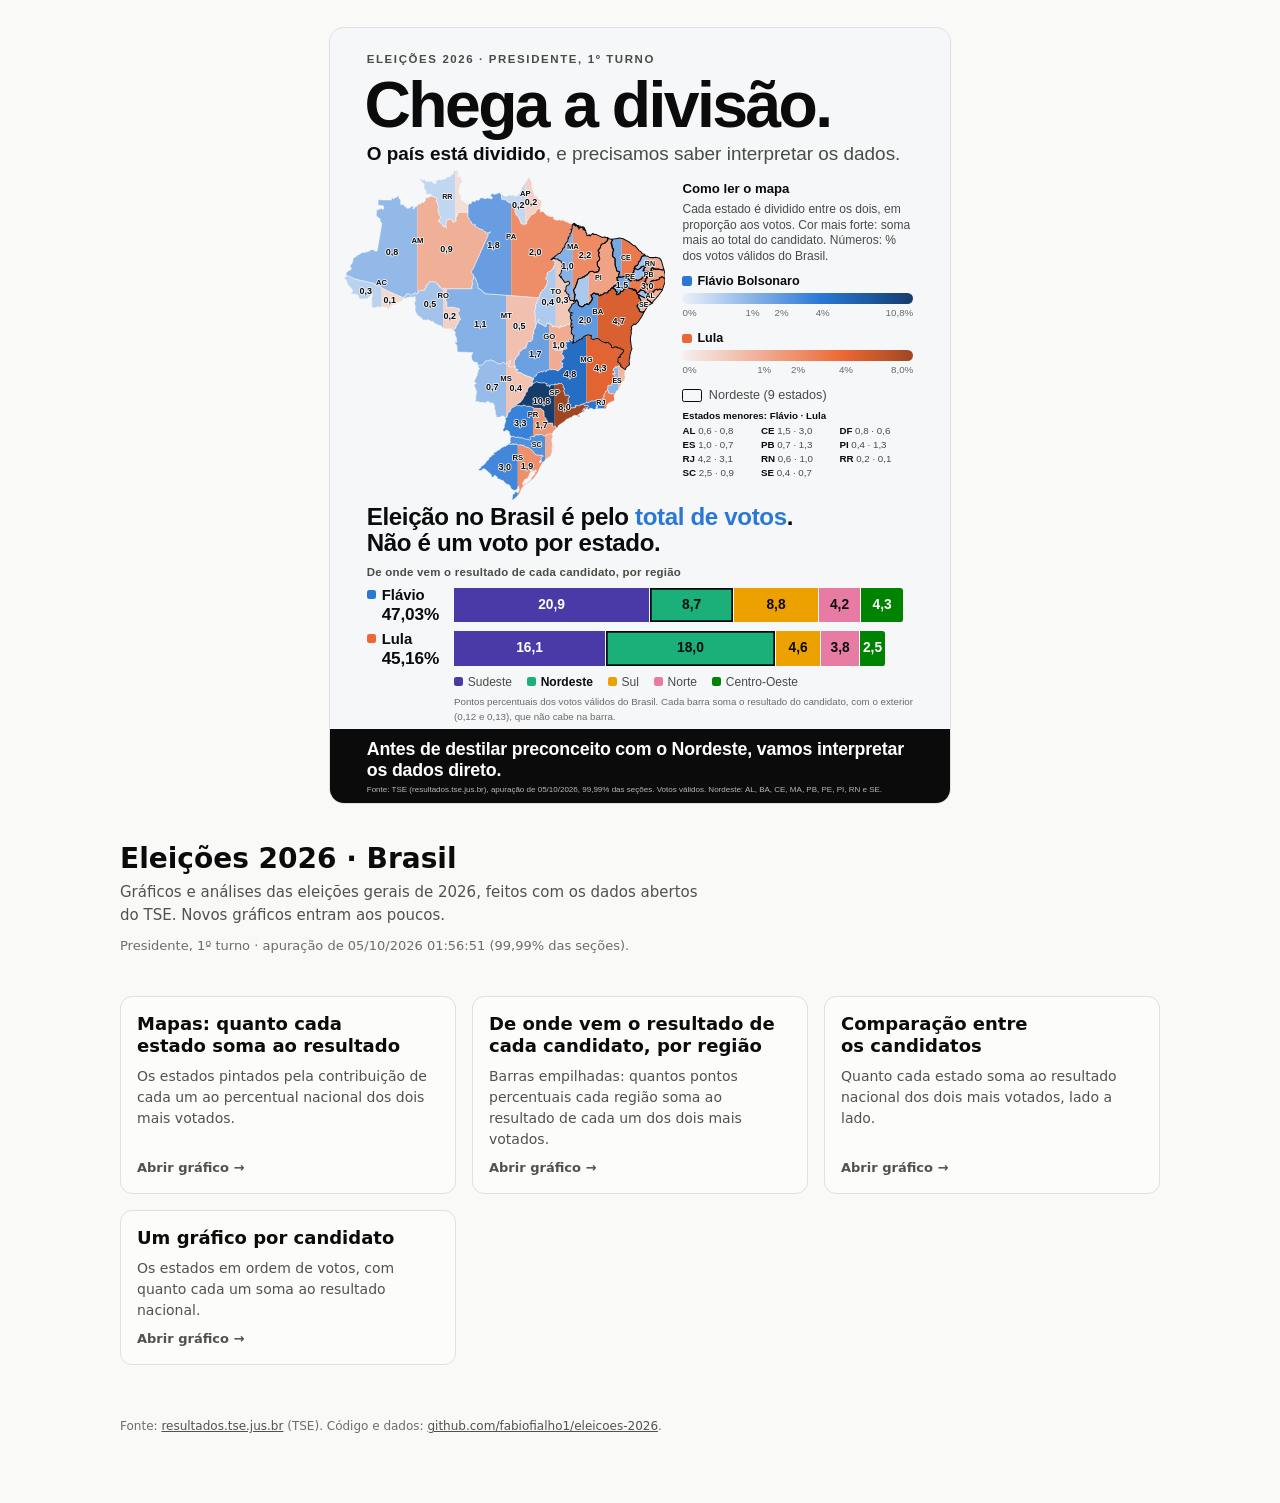
==== index.html @ af533ea2 "Show every value: numbers in all states on the cover map, all five bar segments, values line on the " ====
<!doctype html>
<html lang="pt-BR">
<head>
<meta charset="utf-8">
<meta name="viewport" content="width=device-width, initial-scale=1">
<title>Eleições 2026 Brasil</title>
<!-- The code version lives here (shown in the footer); bump it on every change, in Europe/Berlin time. -->
<meta name="app-version" content="Versão do código: 2026-10-05 15:46">
<script>
// Always load the newest deploy. GitHub Pages lets browsers keep files for about 10 minutes, so on the published
// site every visit is redirected once to the same address with a unique ?_cb= value, which skips any cached copy.
// The stylesheet, modules and data reuse that value, so they are fresh too. Elsewhere (local server, preview) it does nothing.
(function () {
  var m = location.search.match(/[?&]_cb=(\d+)/);
  // A _cb value older than a minute (bookmark, history, reloaded tab) would reuse stale cached files, so it gets replaced.
  var fresh = m && Date.now() - Number(m[1]) < 60000;
  if (!fresh && location.hostname.endsWith("github.io")) {
    var search = location.search.replace(/([?&])_cb=\d+&?/, "$1").replace(/[?&]$/, "");
    location.replace(location.pathname + search + (search ? "&" : "?") + "_cb=" + Date.now() + location.hash);
    return;
  }
  var q = m ? "?_cb=" + m[1] : "";
  window.__CB = q;
  // Module files that can change between deploys. A file missing from this list still works,
  // it is only subject to the browser cache.
  var modules = ["charts/registry.js", "charts/shared.js", "charts/brazil-map.js", "charts/geometry.js", "charts/cover.js", "charts/map.js", "charts/regions.js", "charts/contribution.js", "charts/contribution-by-candidate.js"];
  var imports = {};
  modules.forEach(function (f) { imports["./" + f] = "./" + f + q; });
  document.write('<link rel="stylesheet" href="site.css' + q + '">');
  document.write('<script type="importmap">' + JSON.stringify({ imports: imports }) + "<\/script>");
})();
</script>
</head>
<body>
<div class="wrap">
  <div id="cover-slot"></div>
  <header class="site-head">
    <h1 id="site-title"><a href="#">Eleições 2026 · Brasil</a></h1>
    <p>Gráficos e análises das eleições gerais de 2026, feitos com os dados abertos do TSE. Novos gráficos entram aos poucos.</p>
    <p class="status" id="status">Carregando dados…</p>
  </header>
  <main id="screen"></main>
  <p class="foot">Fonte: <a href="https://resultados.tse.jus.br">resultados.tse.jus.br</a> (TSE). Código e dados: <a href="https://github.com/fabiofialho1/eleicoes-2026">github.com/fabiofialho1/eleicoes-2026</a>.<br><span id="version"></span></p>
</div>
<script type="module">
import charts from "./charts/registry.js";
import { el, hideTip } from "./charts/shared.js";
import { renderCover } from "./charts/cover.js";

// Two kinds of screen, chosen by the URL hash: the list of charts (empty hash) and one chart (#<id>).
// Each change of hash is a history entry, so the browser/Android back button goes from a chart to the list.
const screen = document.getElementById("screen");
let data = null;
let loadError = null;

function home() {
  const list = el("div", "home-list");
  for (const c of charts) {
    const a = el("a", "home-card");
    a.href = "#" + c.id;
    a.append(el("h2", null, c.title), el("p", null, c.description), el("span", "home-go", "Abrir gráfico →"));
    list.append(a);
  }
  return list;
}

function chartScreen(chart) {
  const sec = el("section", "chart");
  const back = el("a", "back", "← Todos os gráficos");
  back.href = "#";
  const h2 = el("h2", null, chart.title);
  h2.tabIndex = -1;
  const body = el("div", "chart-body");
  sec.append(back, h2, el("p", "chart-desc", chart.description), body);
  if (loadError) body.append(el("p", "error", `Não foi possível carregar os dados: ${loadError}. Abra o site por um servidor (npx serve .).`));
  else if (data) {
    try { chart.render(body, data); }
    catch (e) { body.append(el("p", "error", `Não foi possível desenhar este gráfico: ${e.message}`)); }
  }
  return { sec, h2 };
}

function route() {
  hideTip();
  const hash = location.hash.slice(1);
  const chart = charts.find((c) => c.id === hash);
  const slot = document.getElementById("cover-slot");
  // The cover (the Instagram post layout) is the front page. #capa shows only the cover, at 1080 x 1350, for the picture.
  document.body.classList.toggle("capa", hash === "capa");
  if ((!chart || hash === "capa") && data) renderCover(slot, data); else slot.replaceChildren();
  screen.replaceChildren();
  if (chart) {
    const { sec, h2 } = chartScreen(chart);
    screen.append(sec);
    document.title = `${chart.title} · Eleições 2026 Brasil`;
    window.scrollTo(0, 0);
    h2.focus({ preventScroll: true });
  } else {
    screen.append(home());
    document.title = "Eleições 2026 Brasil";
    window.scrollTo(0, 0);
  }
}

window.addEventListener("hashchange", route);
route();

try {
  const res = await fetch("data/states.json" + (window.__CB || ""));
  if (!res.ok) throw new Error(`data/states.json: ${res.status}`);
  data = await res.json();
  document.getElementById("status").textContent =
    `Presidente, 1º turno · apuração de ${data.brazil.updatedAt} (${data.brazil.countedPct.toLocaleString("pt-BR")}% das seções).`;
} catch (e) {
  loadError = e.message;
  document.getElementById("status").textContent = "";
}
route();
</script>
</body>
</html>
---- site.css ----
:root {
  color-scheme: light;
  --page: #f9f9f7;
  --surface-1: #fcfcfb;
  --text-primary: #0b0b0b;
  --text-secondary: #52514e;
  --text-muted: #6f6d68;
  --grid: #e1e0d9;
  --axis: #c3c2b7;
  --series-1: #2a78d6;
  --series-2: #eb6834;
  --other: #c9c8c0;
  --row-hover: #eceae3;
  --region-1: #4a3aa7;
  --region-2: #1baf7a;
  --region-3: #eda100;
  --region-4: #e87ba4;
  --region-5: #008300;
  --namew: 152px;
}
@media (prefers-color-scheme: dark) {
  :root:where(:not([data-theme="light"])) {
    color-scheme: dark;
    --page: #0d0d0d;
    --surface-1: #1a1a19;
    --text-primary: #ffffff;
    --text-secondary: #c3c2b7;
    --text-muted: #a3a199;
    --grid: #2c2c2a;
    --axis: #383835;
    --series-1: #3987e5;
    --series-2: #d95926;
    --other: #4a4a46;
    --row-hover: #262624;
    --region-1: #9085e9;
    --region-2: #199e70;
    --region-3: #c98500;
    --region-4: #d55181;
    --region-5: #008300;
  }
}
:root[data-theme="dark"] {
  color-scheme: dark;
  --page: #0d0d0d;
  --surface-1: #1a1a19;
  --text-primary: #ffffff;
  --text-secondary: #c3c2b7;
  --text-muted: #a3a199;
  --grid: #2c2c2a;
  --axis: #383835;
  --series-1: #3987e5;
  --series-2: #d95926;
  --other: #4a4a46;
  --row-hover: #262624;
  --region-1: #9085e9;
  --region-2: #199e70;
  --region-3: #c98500;
  --region-4: #d55181;
  --region-5: #008300;
}
@media (max-width: 480px) { :root { --namew: 140px; } .name { font-size: 12px; } }

* { box-sizing: border-box; }
body {
  margin: 0;
  padding: 28px 16px 56px;
  background: var(--page);
  color: var(--text-primary);
  font: 15px/1.5 system-ui, -apple-system, "Segoe UI", Roboto, sans-serif;
}
.wrap { max-width: 1040px; margin: 0 auto; display: flex; flex-direction: column; gap: 40px; }
a { color: var(--text-secondary); }

/* site header */
.site-head h1 { font-size: 28px; line-height: 1.15; margin: 0 0 6px; font-weight: 700; text-wrap: balance; }
.site-head p { margin: 0; color: var(--text-secondary); max-width: 62ch; }
.status { margin-top: 10px !important; font-size: 13px; color: var(--text-muted) !important; }
/* home screen */
.site-head h1 a { color: inherit; text-decoration: none; }
.home-list { display: grid; grid-template-columns: repeat(auto-fit, minmax(min(100%, 320px), 1fr)); gap: 16px; }
.home-card {
  display: flex; flex-direction: column; gap: 8px; padding: 16px; border-radius: 12px; text-decoration: none;
  color: var(--text-primary); background: var(--surface-1); border: 1px solid var(--grid);
}
.home-card:hover, .home-card:focus-visible { border-color: var(--axis); }
.home-card h2 { margin: 0; font-size: 18px; line-height: 1.25; font-weight: 650; text-wrap: balance; }
.home-card p { margin: 0; font-size: 14px; color: var(--text-secondary); }
.home-go { margin-top: auto; font-size: 13px; font-weight: 600; color: var(--text-secondary); }
.back {
  position: sticky; top: 0; z-index: 5; align-self: stretch; font-size: 14px; font-weight: 600; text-decoration: none;
  padding: 10px 0; background: var(--page); border-bottom: 1px solid var(--grid);
}
.back:hover, .back:focus-visible { text-decoration: underline; }
.chart > h2:focus { outline: none; }

/* chart sections */
#charts { display: flex; flex-direction: column; gap: 48px; min-width: 0; }
.chart { scroll-margin-top: 16px; display: flex; flex-direction: column; gap: 12px; min-width: 0; }
.chart > h2 { font-size: 20px; line-height: 1.25; margin: 0; font-weight: 650; text-wrap: balance; }
.chart-desc { margin: -6px 0 0; color: var(--text-secondary); font-size: 14px; }
.chart-body { display: flex; flex-direction: column; gap: 12px; min-width: 0; }
.chart-lead { margin: 0; color: var(--text-secondary); font-size: 14px; max-width: 78ch; }
.card { background: var(--surface-1); border-radius: 12px; padding: 16px; border: 1px solid var(--grid); min-width: 0; }
.error { color: #d03b3b; font-size: 14px; }

.legend { display: flex; flex-wrap: wrap; gap: 8px 16px; font-size: 14px; color: var(--text-secondary); }
.legend span { display: inline-flex; align-items: center; gap: 8px; }
.swatch { width: 12px; height: 12px; border-radius: 3px; background: var(--c); }

.name { font-size: 13px; color: var(--text-secondary); white-space: nowrap; overflow: hidden; text-overflow: ellipsis; padding-right: 8px; }
.crow { border-radius: 6px; outline: none; position: relative; }
.crow:hover, .crow:focus-visible { background: var(--row-hover); }

/* contribution: paired horizontal bars on a shared percent axis */
.plot { position: relative; padding-bottom: 22px; }
.rows { position: relative; z-index: 1; }
.plotgrid { position: absolute; inset: 0 0 0 var(--namew); pointer-events: none; }
.gridline { position: absolute; top: 0; bottom: 22px; width: 1px; background: var(--grid); }
.tick { position: absolute; bottom: 0; transform: translateX(-50%); font-size: 11px; color: var(--text-muted); }
.tick0 { transform: none; }
.axis0 { position: absolute; top: 0; bottom: 22px; left: 0; width: 1px; background: var(--axis); }
.crow { display: grid; grid-template-columns: var(--namew) 1fr; align-items: center; height: 44px; }
.ctrack { display: flex; flex-direction: column; gap: 2px; justify-content: center; height: 100%; }
.barline { display: flex; align-items: center; height: 17px; }
.bar { height: 17px; background: var(--c); border-radius: 0 4px 4px 0; min-width: 2px; }
.val { margin-left: 4px; padding: 0 4px; background: var(--surface-1); font-size: 12px; font-weight: 600; white-space: nowrap; line-height: 17px; }

/* contribution by candidate: one single-series panel per candidate */
.pair { display: grid; grid-template-columns: 1fr 1fr; gap: 16px; --namew: 150px; }
@media (max-width: 760px) { .pair { grid-template-columns: 1fr; } }
@media (max-width: 480px) { .pair { --namew: 132px; } }
.pair .card { min-width: 0; }
.panel-head { display: flex; align-items: center; gap: 8px; }
.panel-head h3 { margin: 0; font-size: 16px; font-weight: 650; }
.panel-meta { margin: 2px 0 12px; font-size: 13px; color: var(--text-secondary); }
.srow { display: grid; grid-template-columns: var(--namew) 1fr; align-items: center; height: 28px; border-radius: 6px; outline: none; }
.srow:hover, .srow:focus-visible { background: var(--row-hover); }
.srow .bar { height: 18px; }
.srow .barline { height: 18px; }
.srow .val { font-size: 12px; line-height: 18px; }

/* map of contributions */
.maps { display: grid; grid-template-columns: 1fr 1fr; gap: 16px; }
@media (max-width: 760px) { .maps { grid-template-columns: 1fr; } }
.map-card { min-width: 0; }
.map-wide { grid-column: 1 / -1; }
.map-wide .map-svg { max-width: 640px; }
.map-wide .map-label { font-size: 18px; stroke-width: 3.5px; }
.map-fill { stroke: var(--surface-1); stroke-width: 1.4; stroke-linejoin: round; }
.legend-pair { display: grid; grid-template-columns: 1fr 1fr; gap: 8px 24px; margin-top: 6px; }
@media (max-width: 560px) { .legend-pair { grid-template-columns: 1fr; } }
.legend-name { display: flex; align-items: center; gap: 8px; font-size: 13px; color: var(--text-secondary); }
.map-svg { display: block; width: 100%; height: auto; max-height: 70vh; margin: 0 auto; }
.map-state { fill: transparent; pointer-events: all; stroke: var(--surface-1); stroke-width: 1.4; stroke-linejoin: round; cursor: pointer; outline: none; }
.map-state:hover { stroke: var(--text-secondary); }
.map-state.selected, .map-state:focus-visible { stroke: var(--text-primary); stroke-width: 3.2; }
.map-label { font-size: 22px; font-weight: 600; text-anchor: middle; dominant-baseline: central; fill: var(--text-primary);
  paint-order: stroke; stroke: var(--surface-1); stroke-width: 4px; stroke-linejoin: round; }
.gradient-legend { margin: 10px 4px 0; }
.gradient-bar { height: 18px; border-radius: 9px; }
.gradient-ticks { position: relative; height: 20px; margin-top: 5px; font-size: 12px; color: var(--text-secondary); }
.gradient-note { margin-top: 2px; font-size: 12px; color: var(--text-secondary); }
.map-value { font-weight: 700; }
.gradient-ticks span { position: absolute; top: 0; white-space: nowrap; }
.map-readout { display: flex; flex-direction: column; gap: 6px; }
.map-readout h3 { margin: 0 0 2px; font-size: 16px; font-weight: 650; }
.readout-row { display: flex; flex-wrap: wrap; align-items: center; gap: 4px 8px; font-size: 14px; }
.readout-name { color: var(--text-secondary); min-width: 120px; }
.readout-val b { font-size: 15px; }
.readout-note { margin: 2px 0 0; font-size: 13px; color: var(--text-secondary); }

/* regions: one stacked bar per candidate, on a shared axis of percentage points */
.rplot { --namew: 96px; }
.rrow { display: grid; grid-template-columns: var(--namew) 1fr; align-items: center; height: 72px; }
.rname { display: flex; align-items: center; gap: 8px; font-size: 14px; font-weight: 600; color: var(--text-primary); }
.rtrack { display: flex; align-items: center; height: 100%; min-width: 0; }
.rbar { display: flex; height: 44px; flex: none; border-radius: 0 4px 4px 0; overflow: hidden; }
.rseg { display: flex; align-items: center; justify-content: center; min-width: 2px; border-right: 2px solid var(--surface-1); font-size: 13px; font-weight: 700; outline: none; cursor: pointer; }
.rseg:last-child { border-right: 0; }
.rseg:hover, .rseg:focus-visible { filter: brightness(1.12); box-shadow: inset 0 0 0 2px var(--text-primary); }
.rtotal { margin-left: 8px; font-size: 15px; font-weight: 700; white-space: nowrap; font-variant-numeric: tabular-nums; }
.rvals { margin-top: 12px; display: flex; flex-direction: column; gap: 8px; }
.rline { display: flex; flex-wrap: wrap; align-items: center; gap: 4px 14px; font-size: 13px; color: var(--text-secondary); }
.rline-who { display: inline-flex; align-items: center; gap: 6px; min-width: 70px; color: var(--text-primary); }
.rline-item { display: inline-flex; align-items: center; gap: 5px; white-space: nowrap; }
.rline-item .swatch { width: 10px; height: 10px; }
.rline-item b { color: var(--text-primary); font-variant-numeric: tabular-nums; }
.rline-total { font-weight: 700; color: var(--text-primary); }
.rcap { margin: 8px 0 0; font-size: 12px; color: var(--text-muted); }
@media (max-width: 480px) { .rplot { --namew: 74px; } .rseg { font-size: 11px; } .rtotal { font-size: 13px; } }

/* cover: the 4:5 Instagram post as the site's front page. 1u = cover width / 1080 (set from JS), fixed light palette. */
.cover {
  --u: 0.5px; position: relative; width: min(100%, 620px); margin: 0 auto; aspect-ratio: 4 / 5; overflow: hidden;
  background: #f6f7f9; color: #0b0b0b; border-radius: 14px; box-shadow: 0 0 0 1px rgba(0, 0, 0, .1);
  font-family: "Liberation Sans", Arial, Helvetica, sans-serif;
}
.cover * { margin: 0; box-sizing: border-box; }
.cv { width: 100%; height: 100%; display: flex; flex-direction: column; padding: calc(40 * var(--u)) calc(64 * var(--u)) 0; }
.cv-kicker { font-size: calc(20 * var(--u)); font-weight: 700; letter-spacing: .14em; color: #4a4a47; text-transform: uppercase; white-space: nowrap; }
.cv-h1 { margin-top: calc(8 * var(--u)); margin-left: calc(-4 * var(--u)); font-size: calc(112 * var(--u)); line-height: 1; font-weight: 700; letter-spacing: -.04em; white-space: nowrap; }
.cv-sub { margin-top: calc(10 * var(--u)); font-size: calc(33 * var(--u)); line-height: 1.2; color: #4a4a47; max-width: calc(940 * var(--u)); }
.cv-sub b { color: #0b0b0b; }
.cv-mapwrap { display: flex; gap: calc(30 * var(--u)); align-items: flex-start; margin: calc(8 * var(--u)) 0 0 calc(-40 * var(--u)); }
.cv-map { width: calc(560 * var(--u)); height: calc(575 * var(--u)); flex: none; display: block; }
.cv-key { width: calc(410 * var(--u)); padding-top: calc(18 * var(--u)); font-size: calc(22 * var(--u)); line-height: 1.3; color: #4a4a47; }
.cv-key h3 { font-size: calc(23 * var(--u)); color: #0b0b0b; margin-bottom: calc(8 * var(--u)); }
.cv-keytext { margin-bottom: calc(14 * var(--u)); font-size: calc(21 * var(--u)); }
.cv-legend { margin-bottom: calc(16 * var(--u)); }
.cv-who { display: flex; align-items: center; gap: calc(10 * var(--u)); font-size: calc(22 * var(--u)); color: #0b0b0b; font-weight: 700; }
.cv-hint { text-align: center; font-size: calc(16 * var(--u)); font-weight: 400; color: #6b6a66; white-space: nowrap; }
.cv-dot, .cv-hd { display: inline-block; width: calc(16 * var(--u)); height: calc(16 * var(--u)); border-radius: calc(4 * var(--u)); flex: none; }
.cv-bar { height: calc(20 * var(--u)); border-radius: calc(10 * var(--u)); margin-top: calc(6 * var(--u)); }
.cv-ticks { position: relative; height: calc(24 * var(--u)); margin-top: calc(5 * var(--u)); font-size: calc(17 * var(--u)); color: #6b6a66; }
.cv-ticks span { position: absolute; top: 0; white-space: nowrap; }
.cv-ne { display: flex; align-items: center; gap: calc(12 * var(--u)); }
.cv-ne i { display: inline-block; width: calc(34 * var(--u)); height: calc(22 * var(--u)); border: calc(3 * var(--u)) solid #0b0b0b; border-radius: calc(4 * var(--u)); }
.cv-small { margin-top: calc(12 * var(--u)); }
.cv-small-title { font-size: calc(17 * var(--u)); font-weight: 700; color: #0b0b0b; }
.cv-small-cells { margin-top: calc(4 * var(--u)); display: grid; grid-template-columns: repeat(3, 1fr); gap: calc(2 * var(--u)) calc(8 * var(--u)); font-size: calc(17 * var(--u)); color: #4a4a47; font-variant-numeric: tabular-nums; white-space: nowrap; }
.cv-small-cells b { color: #0b0b0b; }
.cv-statement { margin-top: calc(6 * var(--u)); font-size: calc(42 * var(--u)); line-height: 1.08; font-weight: 700; letter-spacing: -.015em; }
.cv-statement em { font-style: normal; color: #2a78d6; }
.cv-rgtitle { margin-top: calc(14 * var(--u)); font-size: calc(20 * var(--u)); font-weight: 700; color: #4a4a47; letter-spacing: .02em; }
.cv-rbars { margin-top: calc(10 * var(--u)); display: flex; flex-direction: column; gap: calc(12 * var(--u)); }
.cv-rrow { display: grid; grid-template-columns: calc(152 * var(--u)) 1fr; align-items: center; height: calc(64 * var(--u)); }
.cv-rname { display: flex; flex-direction: column; justify-content: center; line-height: 1.05; }
.cv-rwho { display: flex; align-items: center; gap: calc(10 * var(--u)); font-size: calc(26 * var(--u)); font-weight: 700; }
.cv-rtrack { display: flex; align-items: center; height: 100%; }
.cv-rbar { display: flex; height: calc(60 * var(--u)); flex: none; border-radius: 0 calc(5 * var(--u)) calc(5 * var(--u)) 0; overflow: hidden; }
.cv-rseg { display: flex; padding: 0 calc(2 * var(--u)); align-items: center; justify-content: center; flex-basis: 0; min-width: 1px; border-right: calc(3 * var(--u)) solid #f6f7f9; font-size: calc(24 * var(--u)); font-weight: 700; }
.cv-rseg:last-child { border-right: 0; }
.cv-ne-seg { box-shadow: inset 0 0 0 calc(3 * var(--u)) #0b0b0b; }
.cv-rtotal { margin-top: calc(4 * var(--u)); padding-left: calc(26 * var(--u)); font-size: calc(30 * var(--u)); font-weight: 700; letter-spacing: -.01em; white-space: nowrap; }
.cv-rlegend { margin-top: calc(10 * var(--u)); display: flex; flex-wrap: nowrap; gap: calc(26 * var(--u)); padding-left: calc(152 * var(--u)); font-size: calc(21 * var(--u)); color: #4a4a47; }
.cv-rlegend span { display: inline-flex; align-items: center; gap: calc(8 * var(--u)); white-space: nowrap; }
.cv-rlegend i { width: calc(16 * var(--u)); height: calc(16 * var(--u)); border-radius: calc(4 * var(--u)); flex: none; }
.cv-ne-item { font-weight: 700; color: #0b0b0b; }
.cv-rnote { margin-top: calc(8 * var(--u)); padding-left: calc(152 * var(--u)); font-size: calc(17 * var(--u)); color: #6b6a66; }
.cv-close { margin: auto calc(-64 * var(--u)) 0; background: #0b0b0b; color: #fff; padding: calc(18 * var(--u)) calc(64 * var(--u)) calc(14 * var(--u)); }
.cv-close p { font-size: calc(31 * var(--u)); line-height: 1.15; font-weight: 700; letter-spacing: -.01em; }
.cv-close small { display: block; margin-top: calc(8 * var(--u)); font-size: calc(14 * var(--u)); line-height: 1.3; color: #b8b8b4; }

/* #capa: only the cover, at exactly 1080 x 1350, to save the image for Instagram */
body.capa { padding: 0; background: #f6f7f9; }
body.capa .wrap { max-width: none; gap: 0; }
body.capa .site-head, body.capa .foot, body.capa #screen { display: none; }
body.capa .cover { width: 1080px; height: 1350px; border-radius: 0; box-shadow: none; margin: 0; }


/* table view */
.tableview { background: var(--surface-1); border: 1px solid var(--grid); border-radius: 12px; padding: 12px 16px; }
.tableview summary { cursor: pointer; font-weight: 600; font-size: 14px; }
.tablewrap { overflow-x: auto; margin-top: 12px; }
table { border-collapse: collapse; width: 100%; font-size: 13px; }
th, td { text-align: right; padding: 6px 10px; border-bottom: 1px solid var(--grid); font-variant-numeric: tabular-nums; white-space: nowrap; }
th:first-child, td:first-child { text-align: left; }
th { color: var(--text-secondary); font-weight: 600; }

/* tooltip */
.tip {
  position: fixed; z-index: 10; pointer-events: none; opacity: 0; transition: opacity .1s;
  background: var(--surface-1); color: var(--text-primary);
  border: 1px solid var(--axis); border-radius: 8px; padding: 8px 10px; font-size: 12px;
  box-shadow: 0 4px 16px rgba(0,0,0,.18); max-width: 360px; white-space: nowrap;
}
.tip-title { color: var(--text-secondary); margin-bottom: 4px; }
.tip-line { display: flex; justify-content: space-between; align-items: center; gap: 16px; }
.tip-line b { font-size: 14px; }
.tip-who { display: inline-flex; align-items: center; gap: 6px; }
.tip-key { width: 10px; height: 2px; background: var(--c); display: inline-block; }
.tip-sep { border-top: 1px solid var(--grid); margin: 6px 0 4px; }

.foot { font-size: 12px; color: var(--text-muted); }
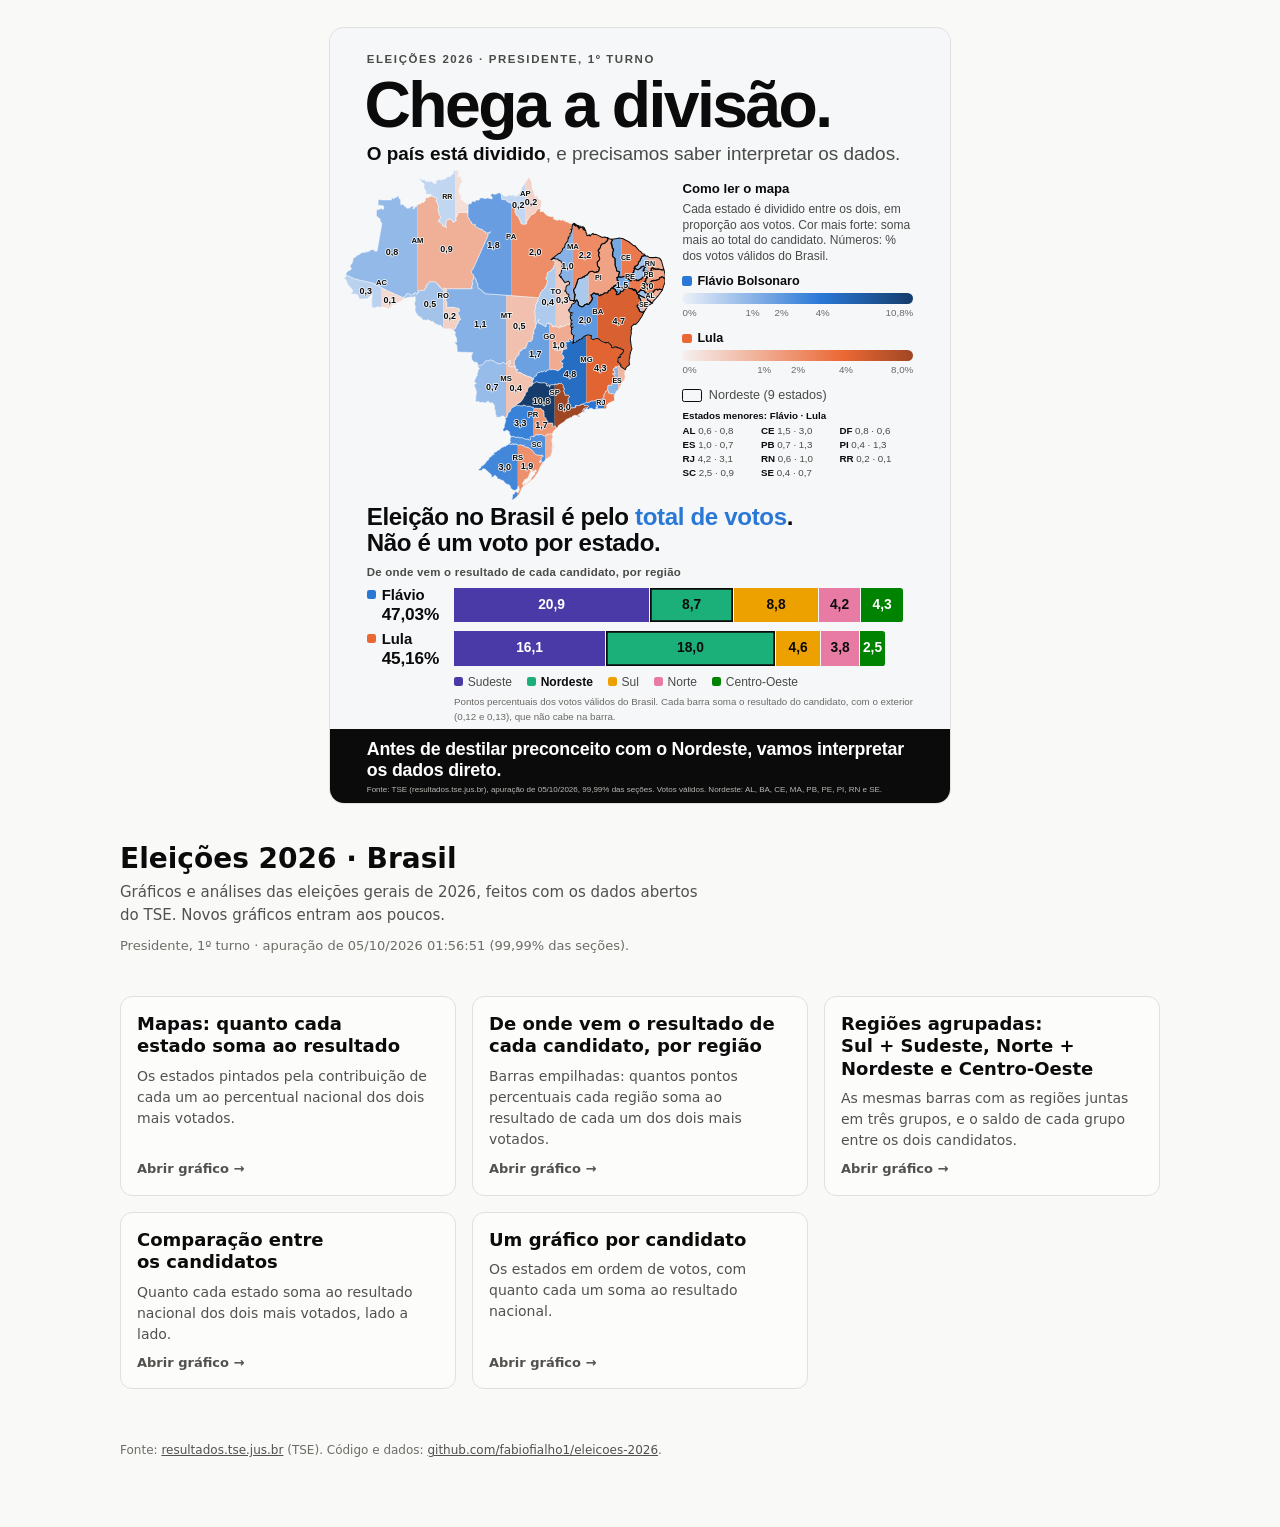
==== commit 0bd9b9e6: "Add a stacked-bar chart with regions grouped (Sul + Sudeste, Norte + Nordeste, Centro-Oeste) and the" ====
--- a/index.html
+++ b/index.html
@@ -5,7 +5,7 @@
 <meta name="viewport" content="width=device-width, initial-scale=1">
 <title>Eleições 2026 Brasil</title>
 <!-- The code version lives here (shown in the footer); bump it on every change, in Europe/Berlin time. -->
-<meta name="app-version" content="Versão do código: 2026-10-05 15:46">
+<meta name="app-version" content="Versão do código: 2026-10-05 16:00">
 <script>
 // Always load the newest deploy. GitHub Pages lets browsers keep files for about 10 minutes, so on the published
 // site every visit is redirected once to the same address with a unique ?_cb= value, which skips any cached copy.
@@ -23,7 +23,7 @@
   window.__CB = q;
   // Module files that can change between deploys. A file missing from this list still works,
   // it is only subject to the browser cache.
-  var modules = ["charts/registry.js", "charts/shared.js", "charts/brazil-map.js", "charts/geometry.js", "charts/cover.js", "charts/map.js", "charts/regions.js", "charts/contribution.js", "charts/contribution-by-candidate.js"];
+  var modules = ["charts/registry.js", "charts/shared.js", "charts/brazil-map.js", "charts/geometry.js", "charts/cover.js", "charts/map.js", "charts/regions.js", "charts/regions-grouped.js", "charts/contribution.js", "charts/contribution-by-candidate.js"];
   var imports = {};
   modules.forEach(function (f) { imports["./" + f] = "./" + f + q; });
   document.write('<link rel="stylesheet" href="site.css' + q + '">');
--- a/site.css
+++ b/site.css
@@ -248,6 +248,18 @@
 body.capa .cover { width: 1080px; height: 1350px; border-radius: 0; box-shadow: none; margin: 0; }
 
 
+/* grouped regions: balance of each group */
+.margins h3 { margin: 0 0 8px; font-size: 16px; font-weight: 650; }
+.margin-table { width: 100%; font-size: 14px; }
+.margin-table th, .margin-table td { white-space: normal; padding: 6px 8px; }
+@media (max-width: 480px) { .margin-table { font-size: 13px; } .margin-table th, .margin-table td { padding: 6px 4px; } }
+.margin-table th { text-align: left; color: var(--text-secondary); font-weight: 600; }
+.margin-table th:not(:first-child), .margin-table td:not(:first-child) { text-align: right; }
+.margin-table td { font-variant-numeric: tabular-nums; }
+.margin-table tr.total td { font-weight: 700; border-top: 2px solid var(--axis); }
+.margin-note { margin: 12px 0 0; font-size: 14px; color: var(--text-primary); max-width: 78ch; }
+.margin-note.muted { color: var(--text-secondary); font-size: 13px; }
+
 /* table view */
 .tableview { background: var(--surface-1); border: 1px solid var(--grid); border-radius: 12px; padding: 12px 16px; }
 .tableview summary { cursor: pointer; font-weight: 600; font-size: 14px; }
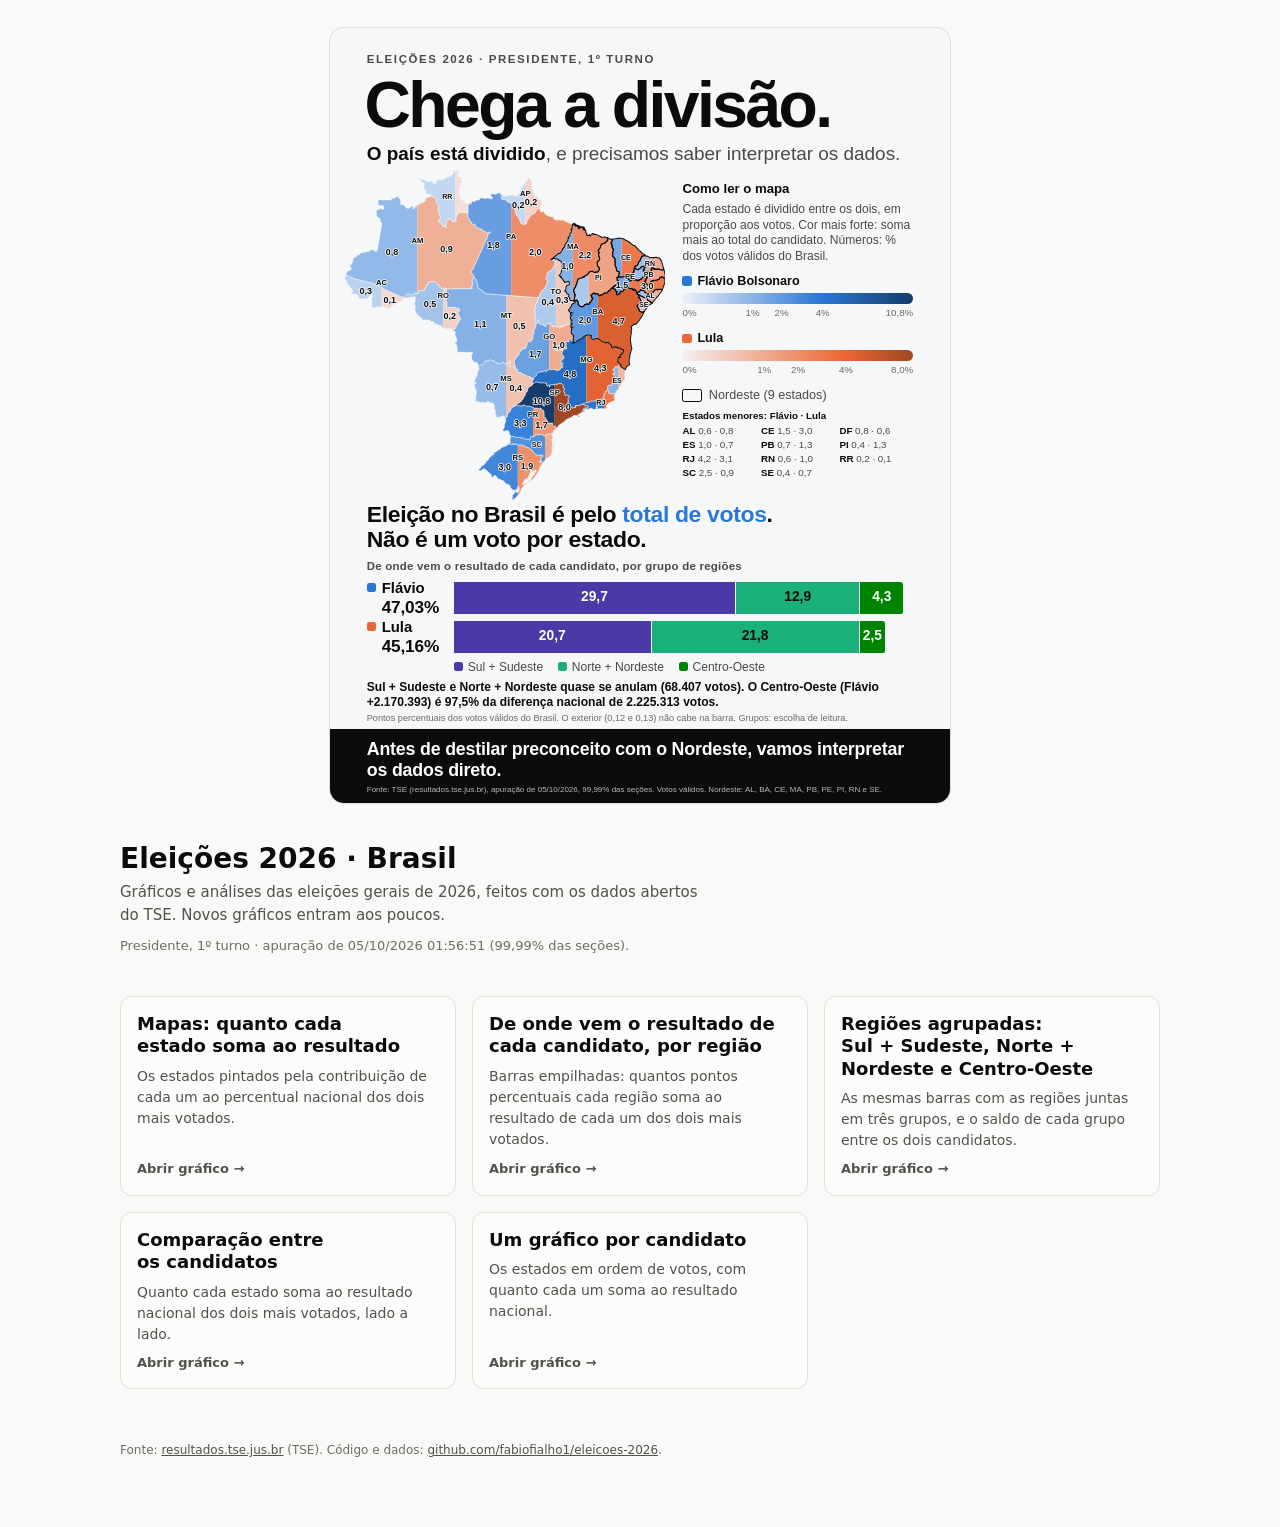
==== commit 57dd76e9: "Use the grouped regions in the cover bars, with the balance of each group Sul + Sudeste, Norte + Nor" ====
--- a/index.html
+++ b/index.html
@@ -5,7 +5,7 @@
 <meta name="viewport" content="width=device-width, initial-scale=1">
 <title>Eleições 2026 Brasil</title>
 <!-- The code version lives here (shown in the footer); bump it on every change, in Europe/Berlin time. -->
-<meta name="app-version" content="Versão do código: 2026-10-05 16:00">
+<meta name="app-version" content="Versão do código: 2026-10-05 16:05">
 <script>
 // Always load the newest deploy. GitHub Pages lets browsers keep files for about 10 minutes, so on the published
 // site every visit is redirected once to the same address with a unique ?_cb= value, which skips any cached copy.
--- a/site.css
+++ b/site.css
@@ -219,24 +219,25 @@
 .cv-small-title { font-size: calc(17 * var(--u)); font-weight: 700; color: #0b0b0b; }
 .cv-small-cells { margin-top: calc(4 * var(--u)); display: grid; grid-template-columns: repeat(3, 1fr); gap: calc(2 * var(--u)) calc(8 * var(--u)); font-size: calc(17 * var(--u)); color: #4a4a47; font-variant-numeric: tabular-nums; white-space: nowrap; }
 .cv-small-cells b { color: #0b0b0b; }
-.cv-statement { margin-top: calc(6 * var(--u)); font-size: calc(42 * var(--u)); line-height: 1.08; font-weight: 700; letter-spacing: -.015em; }
+.cv-statement { margin-top: calc(4 * var(--u)); font-size: calc(40 * var(--u)); line-height: 1.08; font-weight: 700; letter-spacing: -.015em; }
 .cv-statement em { font-style: normal; color: #2a78d6; }
-.cv-rgtitle { margin-top: calc(14 * var(--u)); font-size: calc(20 * var(--u)); font-weight: 700; color: #4a4a47; letter-spacing: .02em; }
-.cv-rbars { margin-top: calc(10 * var(--u)); display: flex; flex-direction: column; gap: calc(12 * var(--u)); }
-.cv-rrow { display: grid; grid-template-columns: calc(152 * var(--u)) 1fr; align-items: center; height: calc(64 * var(--u)); }
+.cv-rgtitle { margin-top: calc(10 * var(--u)); font-size: calc(20 * var(--u)); font-weight: 700; color: #4a4a47; letter-spacing: .02em; }
+.cv-rbars { margin-top: calc(8 * var(--u)); display: flex; flex-direction: column; gap: calc(8 * var(--u)); }
+.cv-rrow { display: grid; grid-template-columns: calc(152 * var(--u)) 1fr; align-items: center; height: calc(60 * var(--u)); }
 .cv-rname { display: flex; flex-direction: column; justify-content: center; line-height: 1.05; }
 .cv-rwho { display: flex; align-items: center; gap: calc(10 * var(--u)); font-size: calc(26 * var(--u)); font-weight: 700; }
 .cv-rtrack { display: flex; align-items: center; height: 100%; }
-.cv-rbar { display: flex; height: calc(60 * var(--u)); flex: none; border-radius: 0 calc(5 * var(--u)) calc(5 * var(--u)) 0; overflow: hidden; }
+.cv-rbar { display: flex; height: calc(56 * var(--u)); flex: none; border-radius: 0 calc(5 * var(--u)) calc(5 * var(--u)) 0; overflow: hidden; }
 .cv-rseg { display: flex; padding: 0 calc(2 * var(--u)); align-items: center; justify-content: center; flex-basis: 0; min-width: 1px; border-right: calc(3 * var(--u)) solid #f6f7f9; font-size: calc(24 * var(--u)); font-weight: 700; }
 .cv-rseg:last-child { border-right: 0; }
 .cv-ne-seg { box-shadow: inset 0 0 0 calc(3 * var(--u)) #0b0b0b; }
 .cv-rtotal { margin-top: calc(4 * var(--u)); padding-left: calc(26 * var(--u)); font-size: calc(30 * var(--u)); font-weight: 700; letter-spacing: -.01em; white-space: nowrap; }
-.cv-rlegend { margin-top: calc(10 * var(--u)); display: flex; flex-wrap: nowrap; gap: calc(26 * var(--u)); padding-left: calc(152 * var(--u)); font-size: calc(21 * var(--u)); color: #4a4a47; }
+.cv-rlegend { margin-top: calc(8 * var(--u)); display: flex; flex-wrap: nowrap; gap: calc(26 * var(--u)); padding-left: calc(152 * var(--u)); font-size: calc(21 * var(--u)); color: #4a4a47; }
 .cv-rlegend span { display: inline-flex; align-items: center; gap: calc(8 * var(--u)); white-space: nowrap; }
 .cv-rlegend i { width: calc(16 * var(--u)); height: calc(16 * var(--u)); border-radius: calc(4 * var(--u)); flex: none; }
 .cv-ne-item { font-weight: 700; color: #0b0b0b; }
-.cv-rnote { margin-top: calc(8 * var(--u)); padding-left: calc(152 * var(--u)); font-size: calc(17 * var(--u)); color: #6b6a66; }
+.cv-rbalance { margin-top: calc(8 * var(--u)); font-size: calc(21 * var(--u)); line-height: 1.2; font-weight: 700; color: #0b0b0b; }
+.cv-rnote { margin-top: calc(6 * var(--u)); font-size: calc(16 * var(--u)); line-height: 1.25; color: #6b6a66; }
 .cv-close { margin: auto calc(-64 * var(--u)) 0; background: #0b0b0b; color: #fff; padding: calc(18 * var(--u)) calc(64 * var(--u)) calc(14 * var(--u)); }
 .cv-close p { font-size: calc(31 * var(--u)); line-height: 1.15; font-weight: 700; letter-spacing: -.01em; }
 .cv-close small { display: block; margin-top: calc(8 * var(--u)); font-size: calc(14 * var(--u)); line-height: 1.3; color: #b8b8b4; }
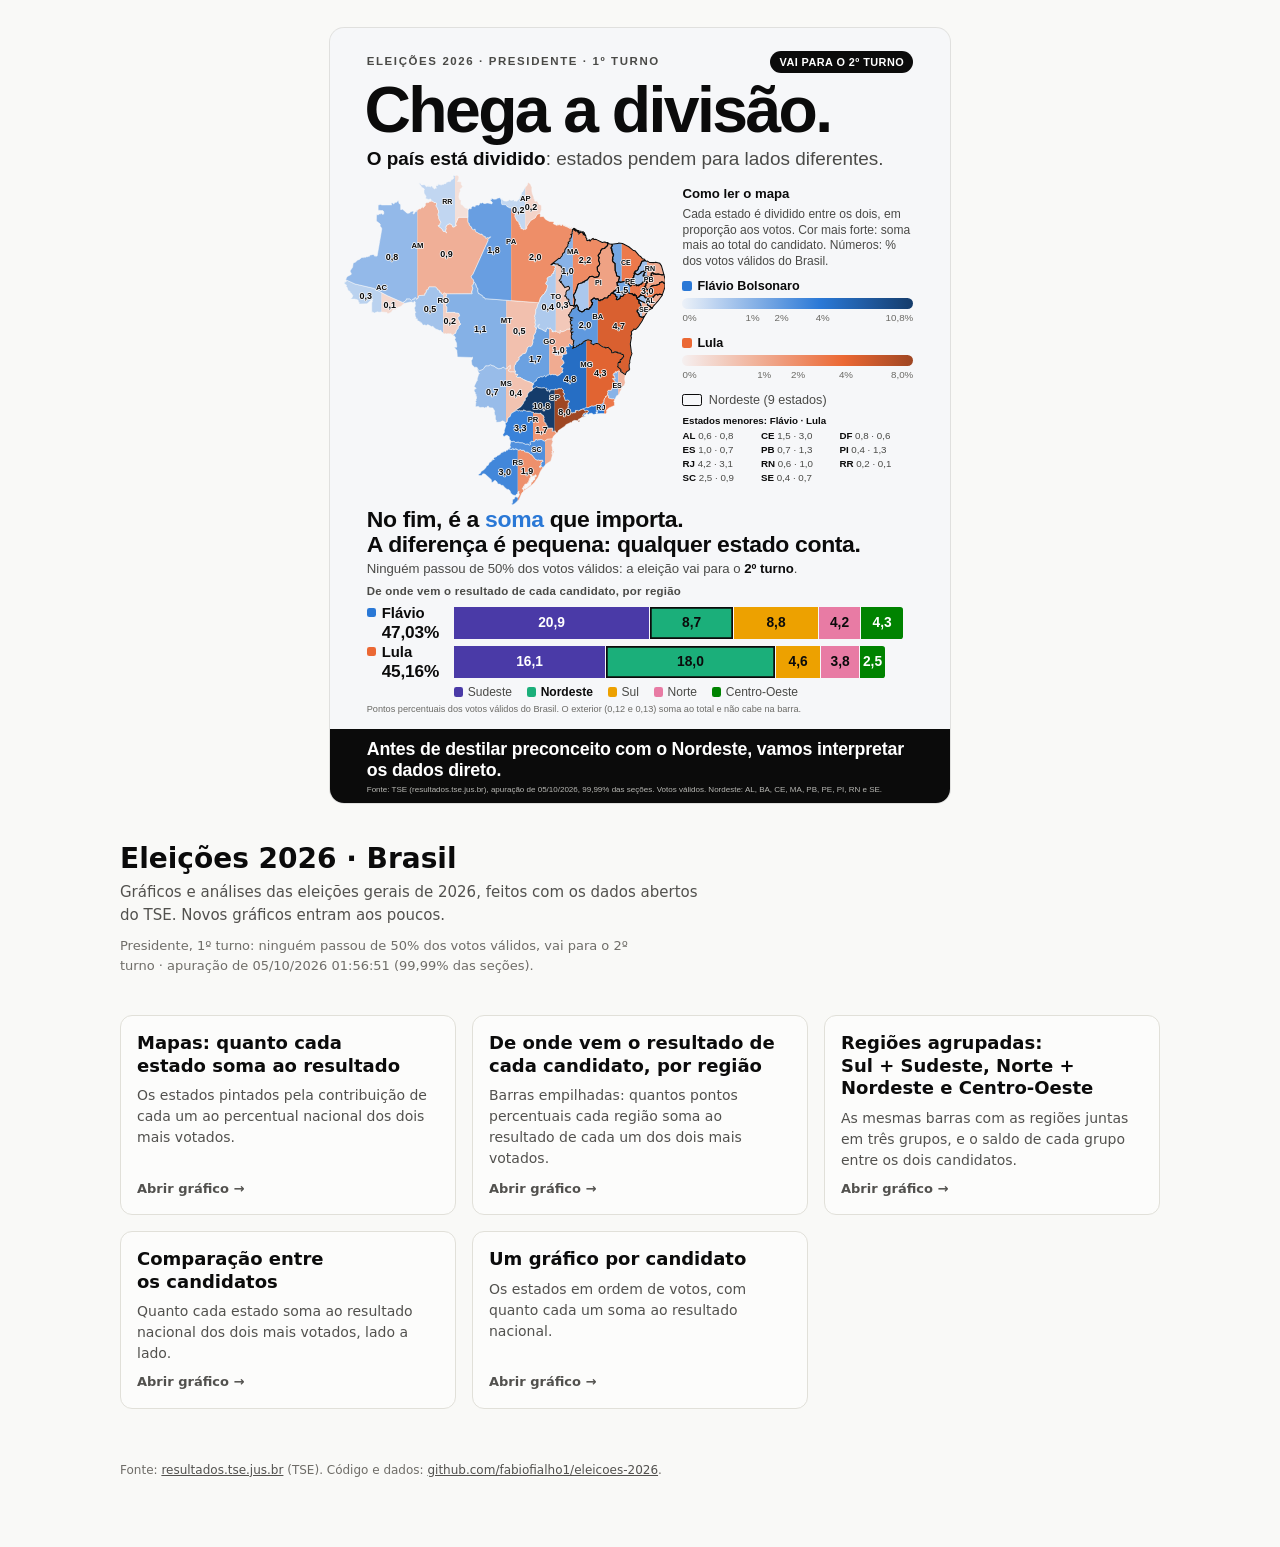
==== commit 7ee049bf: "Cover: restore five-region stacked bars, stress that it goes to the 2nd round, new framing sentences" ====
--- a/index.html
+++ b/index.html
@@ -5,7 +5,7 @@
 <meta name="viewport" content="width=device-width, initial-scale=1">
 <title>Eleições 2026 Brasil</title>
 <!-- The code version lives here (shown in the footer); bump it on every change, in Europe/Berlin time. -->
-<meta name="app-version" content="Versão do código: 2026-10-05 16:05">
+<meta name="app-version" content="Versão do código: 2026-10-05 16:49">
 <script>
 // Always load the newest deploy. GitHub Pages lets browsers keep files for about 10 minutes, so on the published
 // site every visit is redirected once to the same address with a unique ?_cb= value, which skips any cached copy.
@@ -110,7 +110,7 @@
   if (!res.ok) throw new Error(`data/states.json: ${res.status}`);
   data = await res.json();
   document.getElementById("status").textContent =
-    `Presidente, 1º turno · apuração de ${data.brazil.updatedAt} (${data.brazil.countedPct.toLocaleString("pt-BR")}% das seções).`;
+    `Presidente, 1º turno: ninguém passou de 50% dos votos válidos, vai para o 2º turno · apuração de ${data.brazil.updatedAt} (${data.brazil.countedPct.toLocaleString("pt-BR")}% das seções).`;
 } catch (e) {
   loadError = e.message;
   document.getElementById("status").textContent = "";
--- a/site.css
+++ b/site.css
@@ -197,6 +197,10 @@
 }
 .cover * { margin: 0; box-sizing: border-box; }
 .cv { width: 100%; height: 100%; display: flex; flex-direction: column; padding: calc(40 * var(--u)) calc(64 * var(--u)) 0; }
+.cv-kickerrow { display: flex; align-items: center; justify-content: space-between; }
+.cv-pill { background: #0b0b0b; color: #fff; border-radius: calc(20 * var(--u)); padding: calc(5 * var(--u)) calc(16 * var(--u)); font-size: calc(19 * var(--u)); font-weight: 700; letter-spacing: .04em; text-transform: uppercase; white-space: nowrap; }
+.cv-round { margin-top: calc(8 * var(--u)); font-size: calc(23 * var(--u)); line-height: 1.2; color: #4a4a47; }
+.cv-round b { color: #0b0b0b; }
 .cv-kicker { font-size: calc(20 * var(--u)); font-weight: 700; letter-spacing: .14em; color: #4a4a47; text-transform: uppercase; white-space: nowrap; }
 .cv-h1 { margin-top: calc(8 * var(--u)); margin-left: calc(-4 * var(--u)); font-size: calc(112 * var(--u)); line-height: 1; font-weight: 700; letter-spacing: -.04em; white-space: nowrap; }
 .cv-sub { margin-top: calc(10 * var(--u)); font-size: calc(33 * var(--u)); line-height: 1.2; color: #4a4a47; max-width: calc(940 * var(--u)); }
@@ -236,7 +240,6 @@
 .cv-rlegend span { display: inline-flex; align-items: center; gap: calc(8 * var(--u)); white-space: nowrap; }
 .cv-rlegend i { width: calc(16 * var(--u)); height: calc(16 * var(--u)); border-radius: calc(4 * var(--u)); flex: none; }
 .cv-ne-item { font-weight: 700; color: #0b0b0b; }
-.cv-rbalance { margin-top: calc(8 * var(--u)); font-size: calc(21 * var(--u)); line-height: 1.2; font-weight: 700; color: #0b0b0b; }
 .cv-rnote { margin-top: calc(6 * var(--u)); font-size: calc(16 * var(--u)); line-height: 1.25; color: #6b6a66; }
 .cv-close { margin: auto calc(-64 * var(--u)) 0; background: #0b0b0b; color: #fff; padding: calc(18 * var(--u)) calc(64 * var(--u)) calc(14 * var(--u)); }
 .cv-close p { font-size: calc(31 * var(--u)); line-height: 1.15; font-weight: 700; letter-spacing: -.01em; }
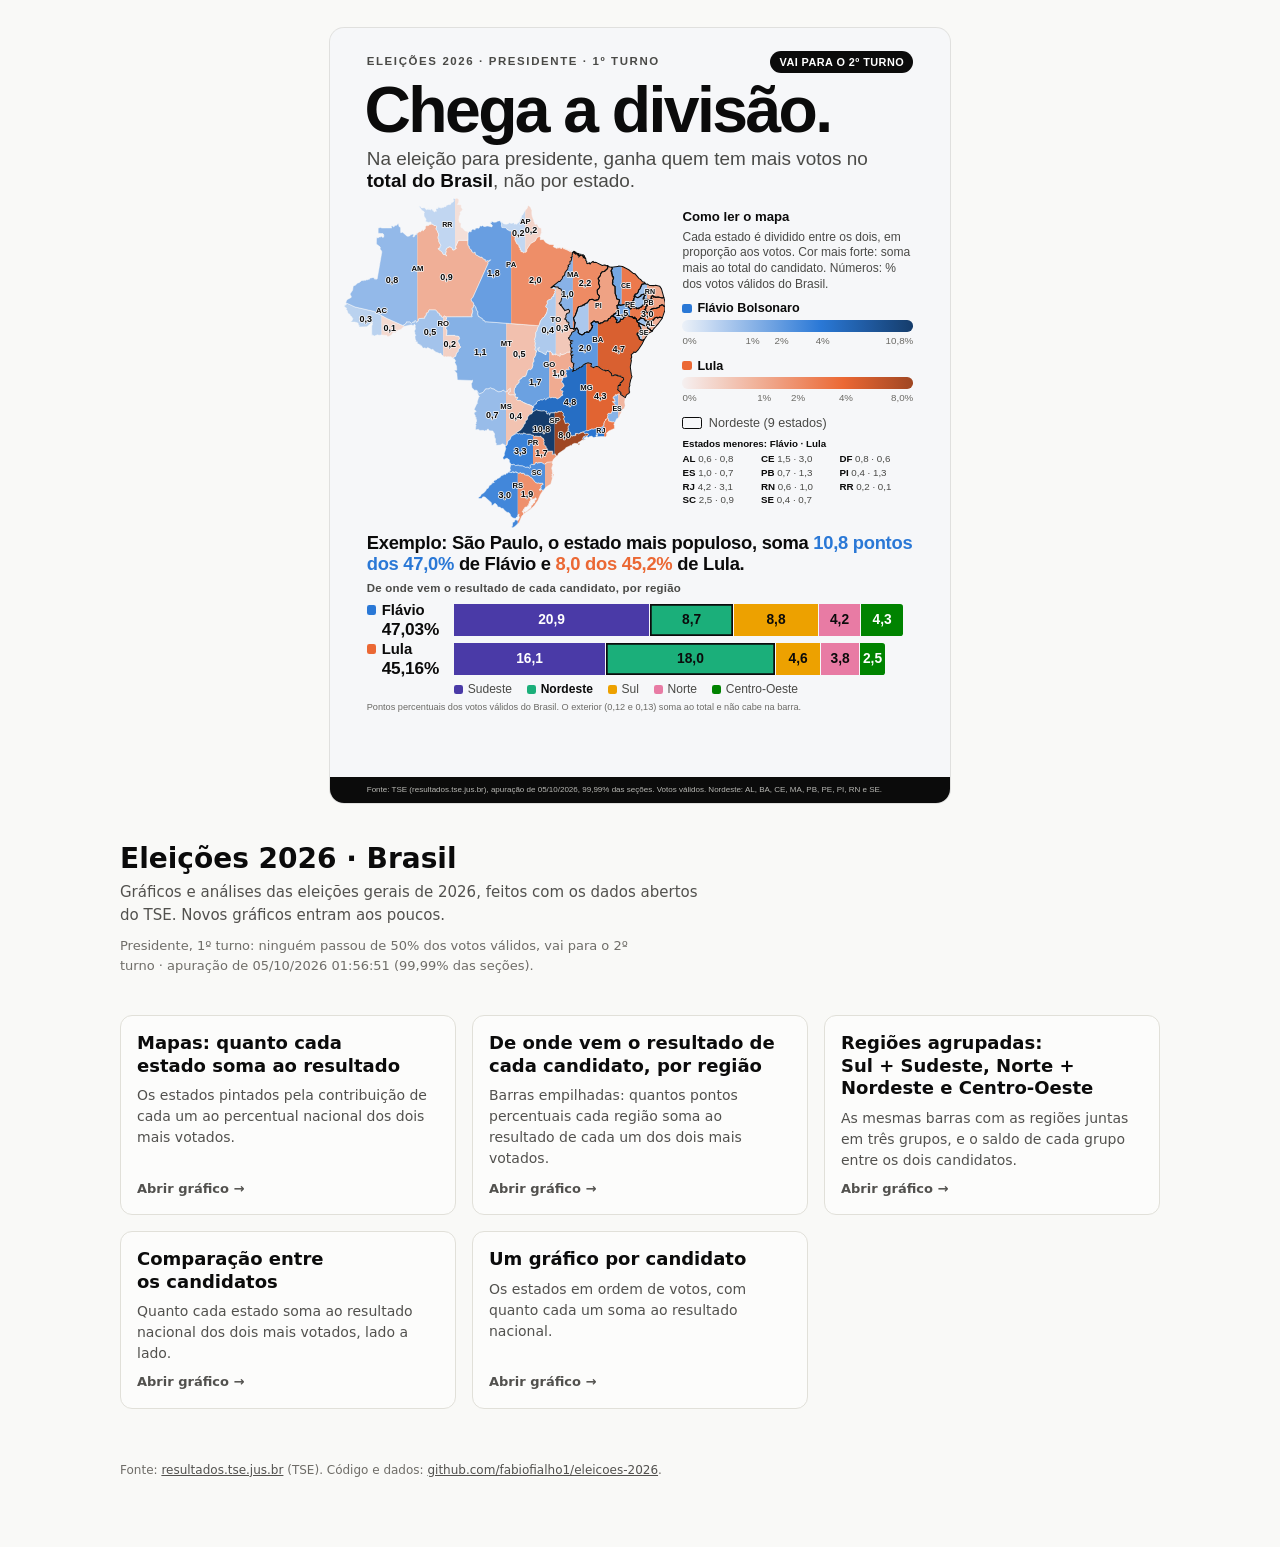
==== commit 3888a123: "Cover: less text, neutral intro and Sao Paulo example, drop closing message Co-Authored-By: Claude S" ====
--- a/index.html
+++ b/index.html
@@ -5,7 +5,7 @@
 <meta name="viewport" content="width=device-width, initial-scale=1">
 <title>Eleições 2026 Brasil</title>
 <!-- The code version lives here (shown in the footer); bump it on every change, in Europe/Berlin time. -->
-<meta name="app-version" content="Versão do código: 2026-10-05 16:49">
+<meta name="app-version" content="Versão do código: 2026-10-05 19:01">
 <script>
 // Always load the newest deploy. GitHub Pages lets browsers keep files for about 10 minutes, so on the published
 // site every visit is redirected once to the same address with a unique ?_cb= value, which skips any cached copy.
--- a/site.css
+++ b/site.css
@@ -223,8 +223,9 @@
 .cv-small-title { font-size: calc(17 * var(--u)); font-weight: 700; color: #0b0b0b; }
 .cv-small-cells { margin-top: calc(4 * var(--u)); display: grid; grid-template-columns: repeat(3, 1fr); gap: calc(2 * var(--u)) calc(8 * var(--u)); font-size: calc(17 * var(--u)); color: #4a4a47; font-variant-numeric: tabular-nums; white-space: nowrap; }
 .cv-small-cells b { color: #0b0b0b; }
-.cv-statement { margin-top: calc(4 * var(--u)); font-size: calc(40 * var(--u)); line-height: 1.08; font-weight: 700; letter-spacing: -.015em; }
+.cv-statement { margin-top: calc(8 * var(--u)); font-size: calc(32 * var(--u)); line-height: 1.15; font-weight: 700; letter-spacing: -.015em; }
 .cv-statement em { font-style: normal; color: #2a78d6; }
+.cv-statement em.cv-l { color: #eb6834; }
 .cv-rgtitle { margin-top: calc(10 * var(--u)); font-size: calc(20 * var(--u)); font-weight: 700; color: #4a4a47; letter-spacing: .02em; }
 .cv-rbars { margin-top: calc(8 * var(--u)); display: flex; flex-direction: column; gap: calc(8 * var(--u)); }
 .cv-rrow { display: grid; grid-template-columns: calc(152 * var(--u)) 1fr; align-items: center; height: calc(60 * var(--u)); }
@@ -241,9 +242,9 @@
 .cv-rlegend i { width: calc(16 * var(--u)); height: calc(16 * var(--u)); border-radius: calc(4 * var(--u)); flex: none; }
 .cv-ne-item { font-weight: 700; color: #0b0b0b; }
 .cv-rnote { margin-top: calc(6 * var(--u)); font-size: calc(16 * var(--u)); line-height: 1.25; color: #6b6a66; }
-.cv-close { margin: auto calc(-64 * var(--u)) 0; background: #0b0b0b; color: #fff; padding: calc(18 * var(--u)) calc(64 * var(--u)) calc(14 * var(--u)); }
+.cv-close { margin: auto calc(-64 * var(--u)) 0; background: #0b0b0b; color: #fff; padding: calc(14 * var(--u)) calc(64 * var(--u)); }
 .cv-close p { font-size: calc(31 * var(--u)); line-height: 1.15; font-weight: 700; letter-spacing: -.01em; }
-.cv-close small { display: block; margin-top: calc(8 * var(--u)); font-size: calc(14 * var(--u)); line-height: 1.3; color: #b8b8b4; }
+.cv-close small { display: block; font-size: calc(14 * var(--u)); line-height: 1.3; color: #b8b8b4; }
 
 /* #capa: only the cover, at exactly 1080 x 1350, to save the image for Instagram */
 body.capa { padding: 0; background: #f6f7f9; }
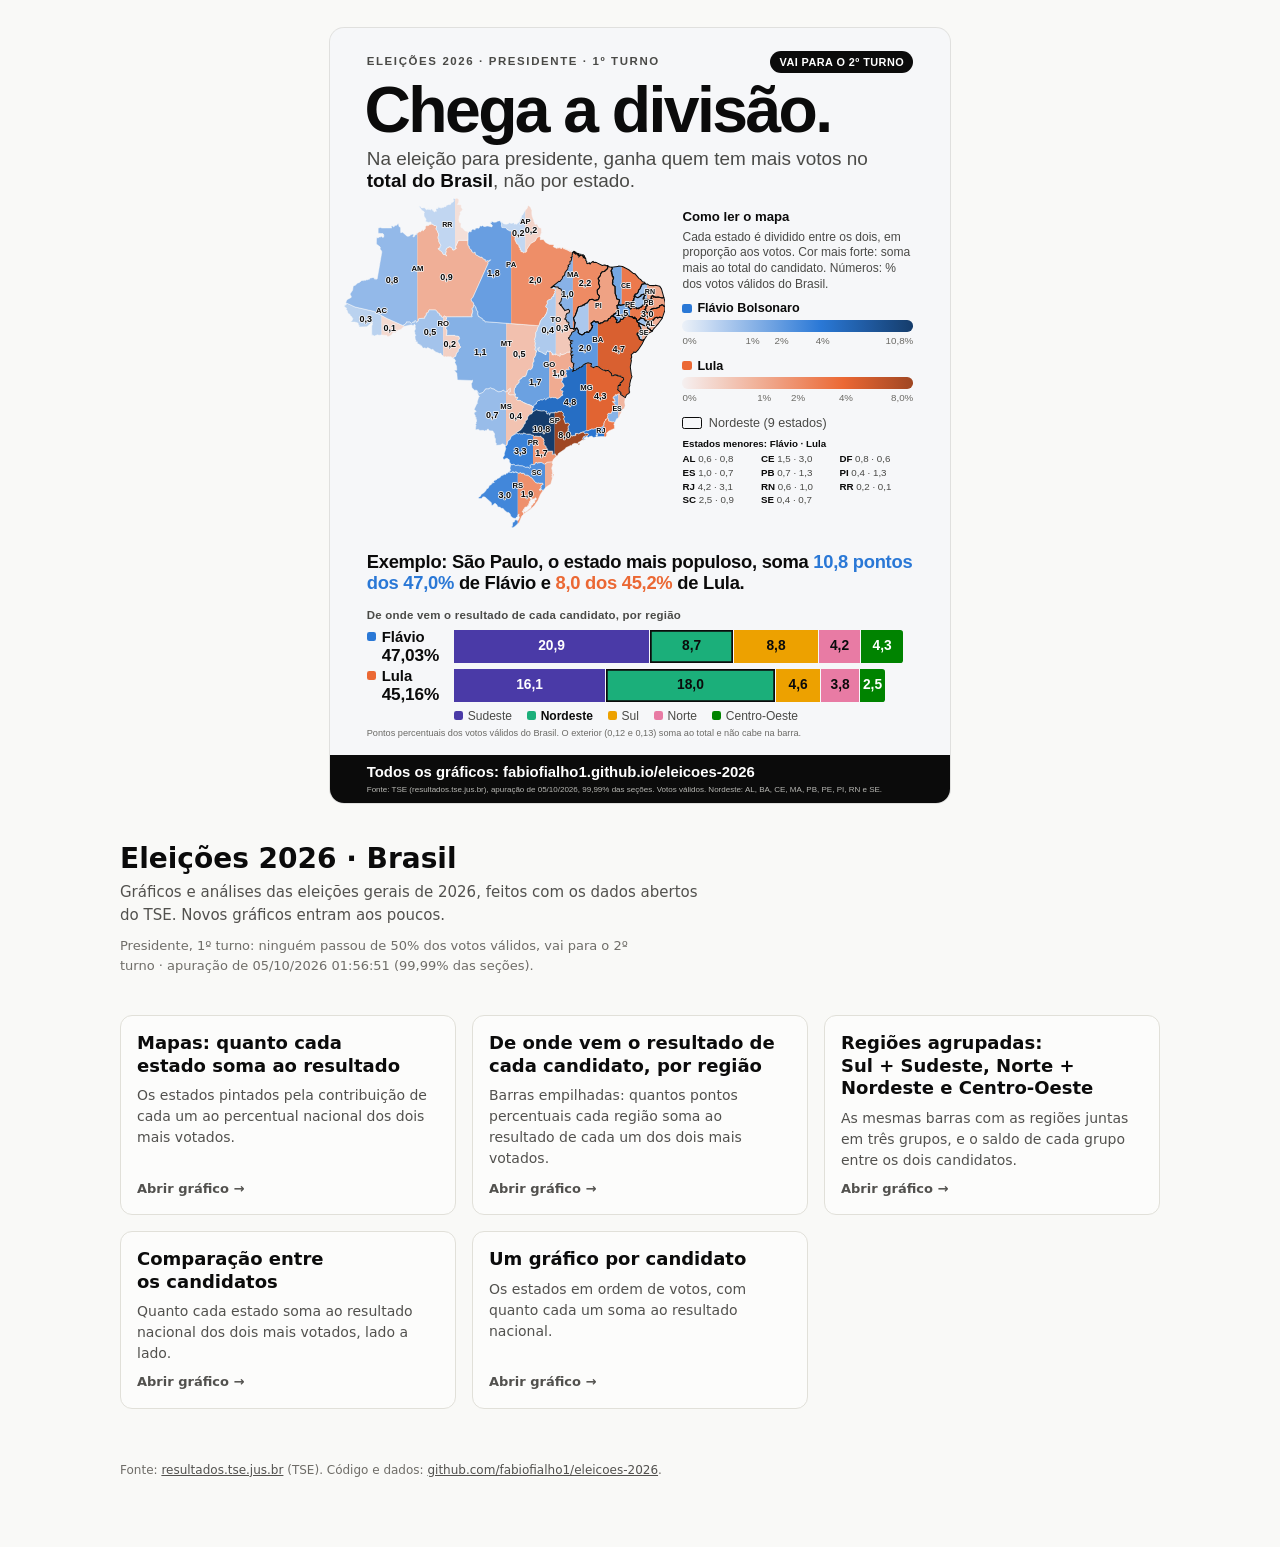
==== commit cef59863: "Cover: site address in the footer bar, more space below the map Co-Authored-By: Claude Sonnet 5.5 <n" ====
--- a/index.html
+++ b/index.html
@@ -5,7 +5,7 @@
 <meta name="viewport" content="width=device-width, initial-scale=1">
 <title>Eleições 2026 Brasil</title>
 <!-- The code version lives here (shown in the footer); bump it on every change, in Europe/Berlin time. -->
-<meta name="app-version" content="Versão do código: 2026-10-05 19:01">
+<meta name="app-version" content="Versão do código: 2026-10-05 19:05">
 <script>
 // Always load the newest deploy. GitHub Pages lets browsers keep files for about 10 minutes, so on the published
 // site every visit is redirected once to the same address with a unique ?_cb= value, which skips any cached copy.
--- a/site.css
+++ b/site.css
@@ -223,10 +223,10 @@
 .cv-small-title { font-size: calc(17 * var(--u)); font-weight: 700; color: #0b0b0b; }
 .cv-small-cells { margin-top: calc(4 * var(--u)); display: grid; grid-template-columns: repeat(3, 1fr); gap: calc(2 * var(--u)) calc(8 * var(--u)); font-size: calc(17 * var(--u)); color: #4a4a47; font-variant-numeric: tabular-nums; white-space: nowrap; }
 .cv-small-cells b { color: #0b0b0b; }
-.cv-statement { margin-top: calc(8 * var(--u)); font-size: calc(32 * var(--u)); line-height: 1.15; font-weight: 700; letter-spacing: -.015em; }
+.cv-statement { margin-top: calc(40 * var(--u)); font-size: calc(32 * var(--u)); line-height: 1.15; font-weight: 700; letter-spacing: -.015em; }
 .cv-statement em { font-style: normal; color: #2a78d6; }
 .cv-statement em.cv-l { color: #eb6834; }
-.cv-rgtitle { margin-top: calc(10 * var(--u)); font-size: calc(20 * var(--u)); font-weight: 700; color: #4a4a47; letter-spacing: .02em; }
+.cv-rgtitle { margin-top: calc(24 * var(--u)); font-size: calc(20 * var(--u)); font-weight: 700; color: #4a4a47; letter-spacing: .02em; }
 .cv-rbars { margin-top: calc(8 * var(--u)); display: flex; flex-direction: column; gap: calc(8 * var(--u)); }
 .cv-rrow { display: grid; grid-template-columns: calc(152 * var(--u)) 1fr; align-items: center; height: calc(60 * var(--u)); }
 .cv-rname { display: flex; flex-direction: column; justify-content: center; line-height: 1.05; }
@@ -243,8 +243,8 @@
 .cv-ne-item { font-weight: 700; color: #0b0b0b; }
 .cv-rnote { margin-top: calc(6 * var(--u)); font-size: calc(16 * var(--u)); line-height: 1.25; color: #6b6a66; }
 .cv-close { margin: auto calc(-64 * var(--u)) 0; background: #0b0b0b; color: #fff; padding: calc(14 * var(--u)) calc(64 * var(--u)); }
-.cv-close p { font-size: calc(31 * var(--u)); line-height: 1.15; font-weight: 700; letter-spacing: -.01em; }
-.cv-close small { display: block; font-size: calc(14 * var(--u)); line-height: 1.3; color: #b8b8b4; }
+.cv-close p { font-size: calc(26 * var(--u)); line-height: 1.2; font-weight: 700; }
+.cv-close small { display: block; margin-top: calc(6 * var(--u)); font-size: calc(14 * var(--u)); line-height: 1.3; color: #b8b8b4; }
 
 /* #capa: only the cover, at exactly 1080 x 1350, to save the image for Instagram */
 body.capa { padding: 0; background: #f6f7f9; }
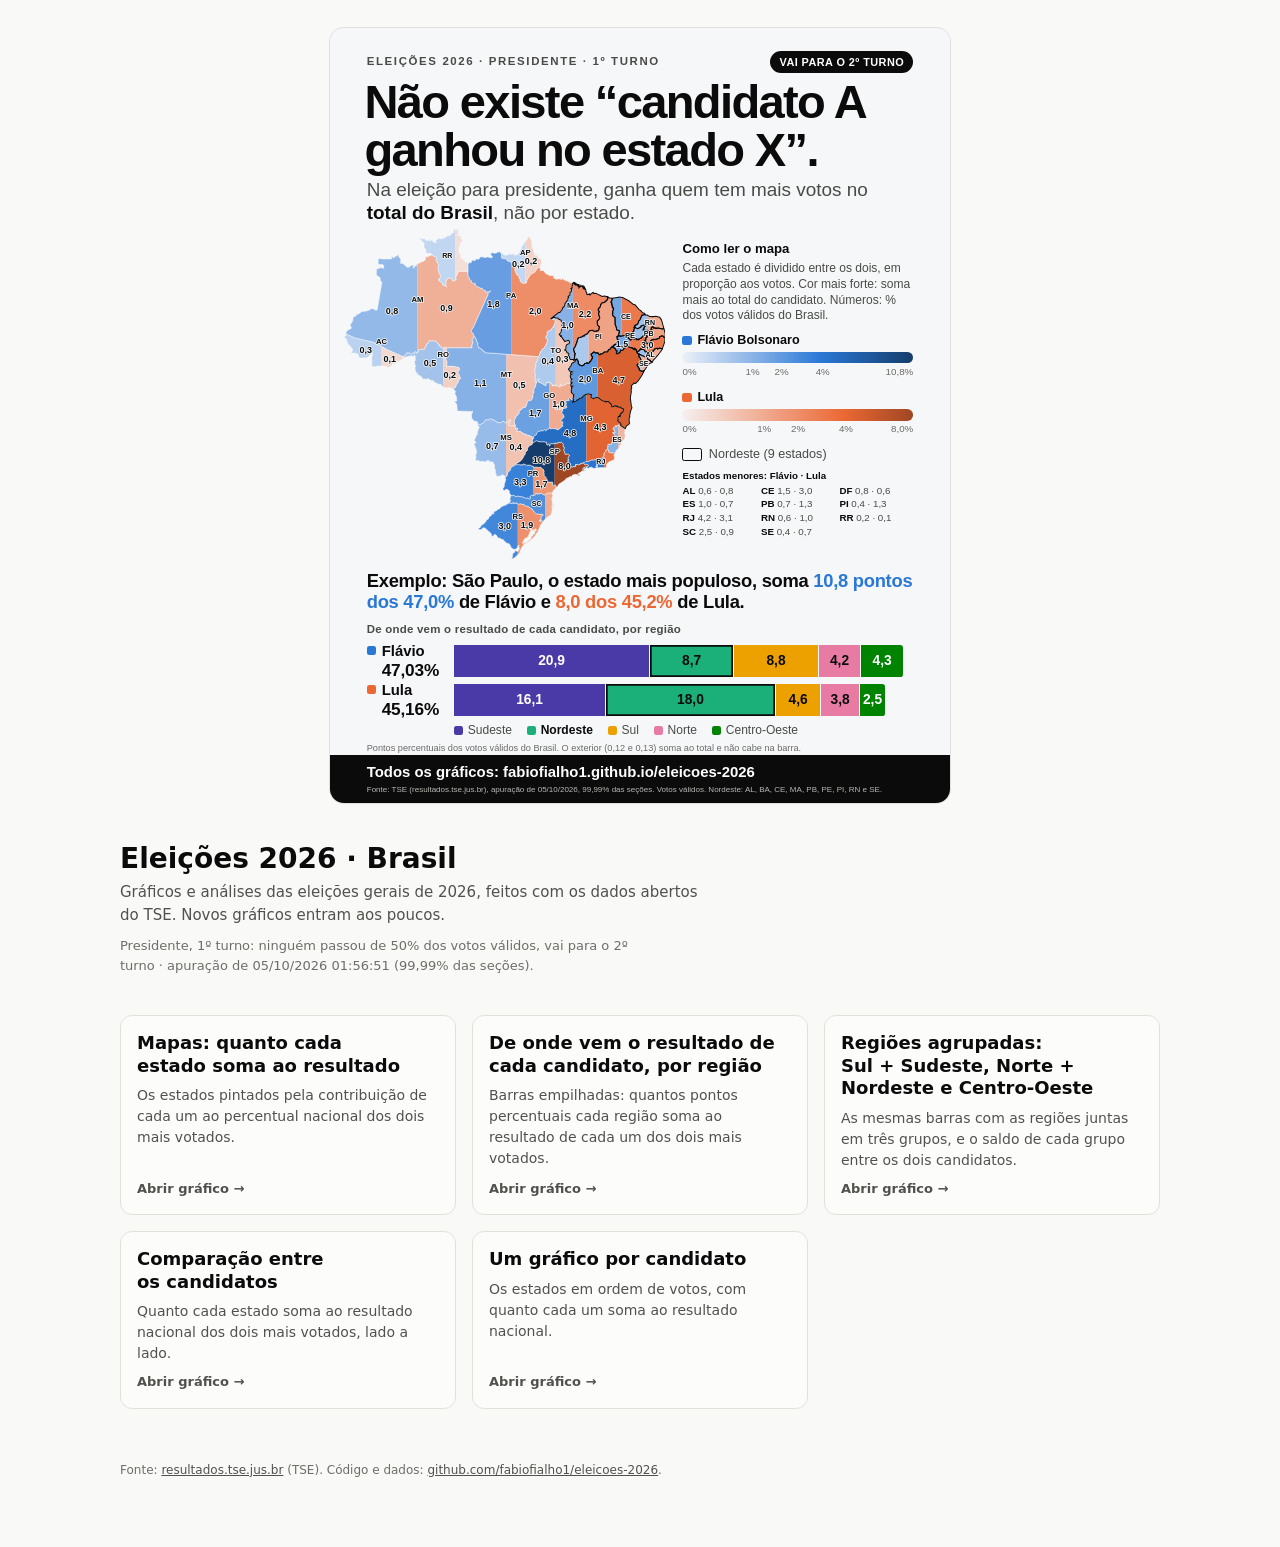
==== commit c6b78c88: "Cover: new headline, no candidate wins a state Co-Authored-By: Claude Sonnet 5.5 <noreply@anthropic." ====
--- a/index.html
+++ b/index.html
@@ -5,7 +5,7 @@
 <meta name="viewport" content="width=device-width, initial-scale=1">
 <title>Eleições 2026 Brasil</title>
 <!-- The code version lives here (shown in the footer); bump it on every change, in Europe/Berlin time. -->
-<meta name="app-version" content="Versão do código: 2026-10-05 19:05">
+<meta name="app-version" content="Versão do código: 2026-10-05 19:12">
 <script>
 // Always load the newest deploy. GitHub Pages lets browsers keep files for about 10 minutes, so on the published
 // site every visit is redirected once to the same address with a unique ?_cb= value, which skips any cached copy.
--- a/site.css
+++ b/site.css
@@ -202,7 +202,7 @@
 .cv-round { margin-top: calc(8 * var(--u)); font-size: calc(23 * var(--u)); line-height: 1.2; color: #4a4a47; }
 .cv-round b { color: #0b0b0b; }
 .cv-kicker { font-size: calc(20 * var(--u)); font-weight: 700; letter-spacing: .14em; color: #4a4a47; text-transform: uppercase; white-space: nowrap; }
-.cv-h1 { margin-top: calc(8 * var(--u)); margin-left: calc(-4 * var(--u)); font-size: calc(112 * var(--u)); line-height: 1; font-weight: 700; letter-spacing: -.04em; white-space: nowrap; }
+.cv-h1 { margin-top: calc(8 * var(--u)); margin-left: calc(-4 * var(--u)); font-size: calc(82 * var(--u)); line-height: 1.02; font-weight: 700; letter-spacing: -.035em; white-space: nowrap; }
 .cv-sub { margin-top: calc(10 * var(--u)); font-size: calc(33 * var(--u)); line-height: 1.2; color: #4a4a47; max-width: calc(940 * var(--u)); }
 .cv-sub b { color: #0b0b0b; }
 .cv-mapwrap { display: flex; gap: calc(30 * var(--u)); align-items: flex-start; margin: calc(8 * var(--u)) 0 0 calc(-40 * var(--u)); }
@@ -223,10 +223,10 @@
 .cv-small-title { font-size: calc(17 * var(--u)); font-weight: 700; color: #0b0b0b; }
 .cv-small-cells { margin-top: calc(4 * var(--u)); display: grid; grid-template-columns: repeat(3, 1fr); gap: calc(2 * var(--u)) calc(8 * var(--u)); font-size: calc(17 * var(--u)); color: #4a4a47; font-variant-numeric: tabular-nums; white-space: nowrap; }
 .cv-small-cells b { color: #0b0b0b; }
-.cv-statement { margin-top: calc(40 * var(--u)); font-size: calc(32 * var(--u)); line-height: 1.15; font-weight: 700; letter-spacing: -.015em; }
+.cv-statement { margin-top: calc(18 * var(--u)); font-size: calc(32 * var(--u)); line-height: 1.15; font-weight: 700; letter-spacing: -.015em; }
 .cv-statement em { font-style: normal; color: #2a78d6; }
 .cv-statement em.cv-l { color: #eb6834; }
-.cv-rgtitle { margin-top: calc(24 * var(--u)); font-size: calc(20 * var(--u)); font-weight: 700; color: #4a4a47; letter-spacing: .02em; }
+.cv-rgtitle { margin-top: calc(16 * var(--u)); font-size: calc(20 * var(--u)); font-weight: 700; color: #4a4a47; letter-spacing: .02em; }
 .cv-rbars { margin-top: calc(8 * var(--u)); display: flex; flex-direction: column; gap: calc(8 * var(--u)); }
 .cv-rrow { display: grid; grid-template-columns: calc(152 * var(--u)) 1fr; align-items: center; height: calc(60 * var(--u)); }
 .cv-rname { display: flex; flex-direction: column; justify-content: center; line-height: 1.05; }
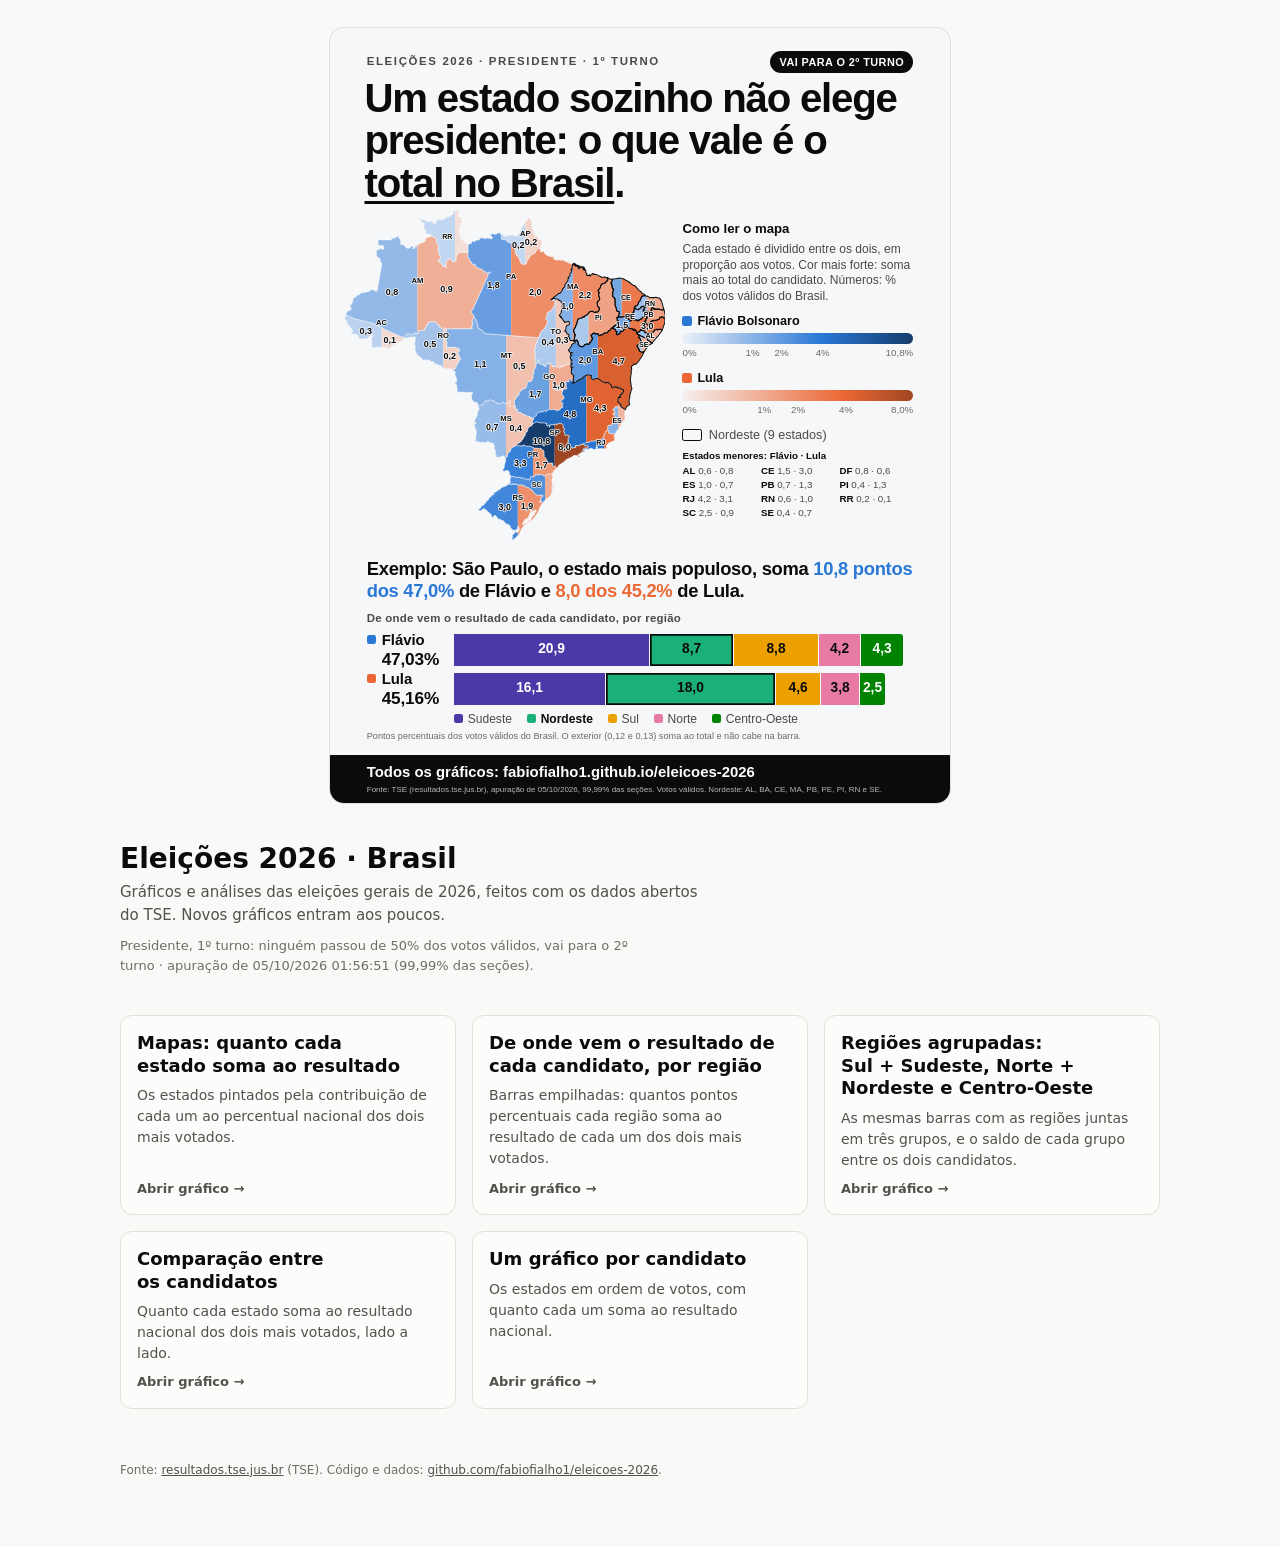
==== commit d9becdf7: "Cover: headline 'a single state does not elect the president', drop subtitle Co-Authored-By: Claude " ====
--- a/index.html
+++ b/index.html
@@ -5,7 +5,7 @@
 <meta name="viewport" content="width=device-width, initial-scale=1">
 <title>Eleições 2026 Brasil</title>
 <!-- The code version lives here (shown in the footer); bump it on every change, in Europe/Berlin time. -->
-<meta name="app-version" content="Versão do código: 2026-10-05 19:12">
+<meta name="app-version" content="Versão do código: 2026-10-05 19:15">
 <script>
 // Always load the newest deploy. GitHub Pages lets browsers keep files for about 10 minutes, so on the published
 // site every visit is redirected once to the same address with a unique ?_cb= value, which skips any cached copy.
--- a/site.css
+++ b/site.css
@@ -202,9 +202,10 @@
 .cv-round { margin-top: calc(8 * var(--u)); font-size: calc(23 * var(--u)); line-height: 1.2; color: #4a4a47; }
 .cv-round b { color: #0b0b0b; }
 .cv-kicker { font-size: calc(20 * var(--u)); font-weight: 700; letter-spacing: .14em; color: #4a4a47; text-transform: uppercase; white-space: nowrap; }
-.cv-h1 { margin-top: calc(8 * var(--u)); margin-left: calc(-4 * var(--u)); font-size: calc(82 * var(--u)); line-height: 1.02; font-weight: 700; letter-spacing: -.035em; white-space: nowrap; }
+.cv-h1 { margin-top: calc(8 * var(--u)); margin-left: calc(-4 * var(--u)); font-size: calc(70 * var(--u)); line-height: 1.06; font-weight: 700; letter-spacing: -.03em; white-space: nowrap; }
 .cv-sub { margin-top: calc(10 * var(--u)); font-size: calc(33 * var(--u)); line-height: 1.2; color: #4a4a47; max-width: calc(940 * var(--u)); }
 .cv-sub b { color: #0b0b0b; }
+.cv-h1 em { font-style: normal; text-decoration: underline; text-decoration-thickness: calc(5 * var(--u)); text-underline-offset: calc(7 * var(--u)); }
 .cv-mapwrap { display: flex; gap: calc(30 * var(--u)); align-items: flex-start; margin: calc(8 * var(--u)) 0 0 calc(-40 * var(--u)); }
 .cv-map { width: calc(560 * var(--u)); height: calc(575 * var(--u)); flex: none; display: block; }
 .cv-key { width: calc(410 * var(--u)); padding-top: calc(18 * var(--u)); font-size: calc(22 * var(--u)); line-height: 1.3; color: #4a4a47; }
@@ -223,7 +224,7 @@
 .cv-small-title { font-size: calc(17 * var(--u)); font-weight: 700; color: #0b0b0b; }
 .cv-small-cells { margin-top: calc(4 * var(--u)); display: grid; grid-template-columns: repeat(3, 1fr); gap: calc(2 * var(--u)) calc(8 * var(--u)); font-size: calc(17 * var(--u)); color: #4a4a47; font-variant-numeric: tabular-nums; white-space: nowrap; }
 .cv-small-cells b { color: #0b0b0b; }
-.cv-statement { margin-top: calc(18 * var(--u)); font-size: calc(32 * var(--u)); line-height: 1.15; font-weight: 700; letter-spacing: -.015em; }
+.cv-statement { margin-top: calc(32 * var(--u)); font-size: calc(32 * var(--u)); line-height: 1.15; font-weight: 700; letter-spacing: -.015em; }
 .cv-statement em { font-style: normal; color: #2a78d6; }
 .cv-statement em.cv-l { color: #eb6834; }
 .cv-rgtitle { margin-top: calc(16 * var(--u)); font-size: calc(20 * var(--u)); font-weight: 700; color: #4a4a47; letter-spacing: .02em; }
